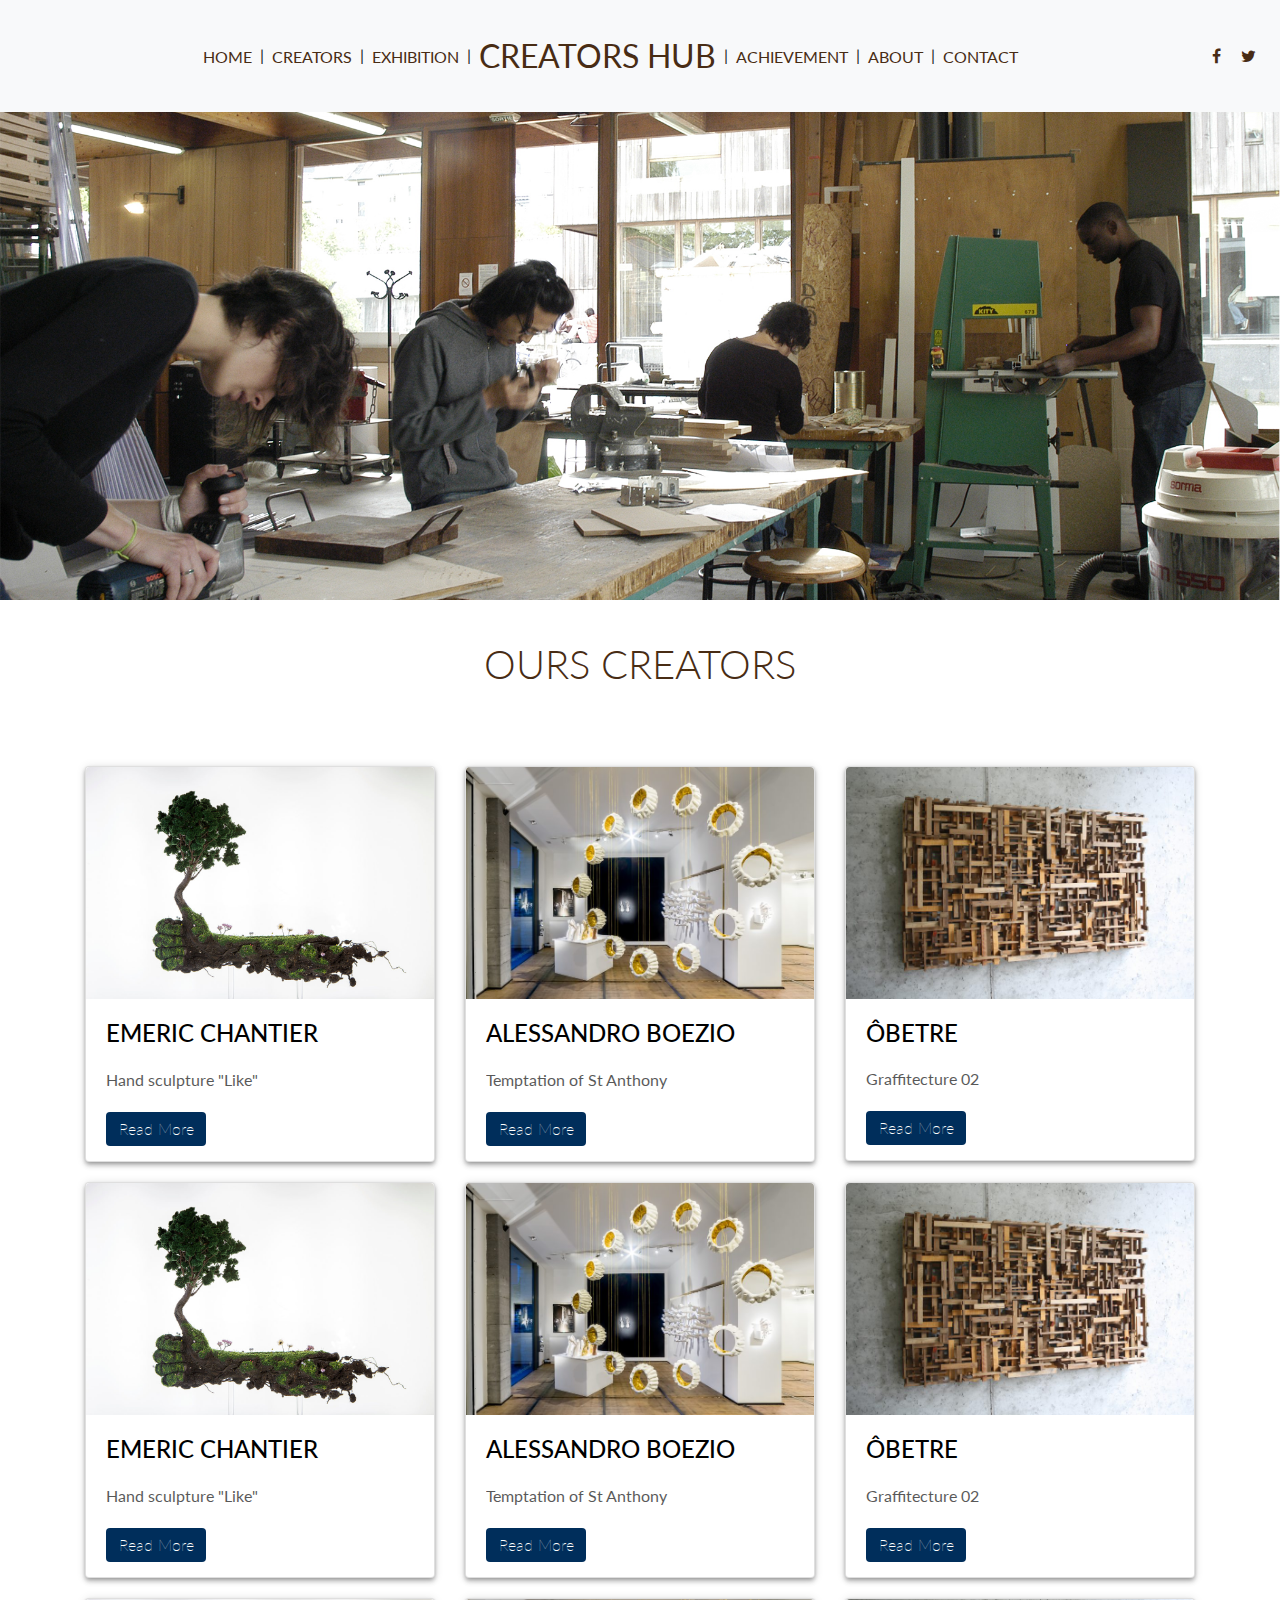
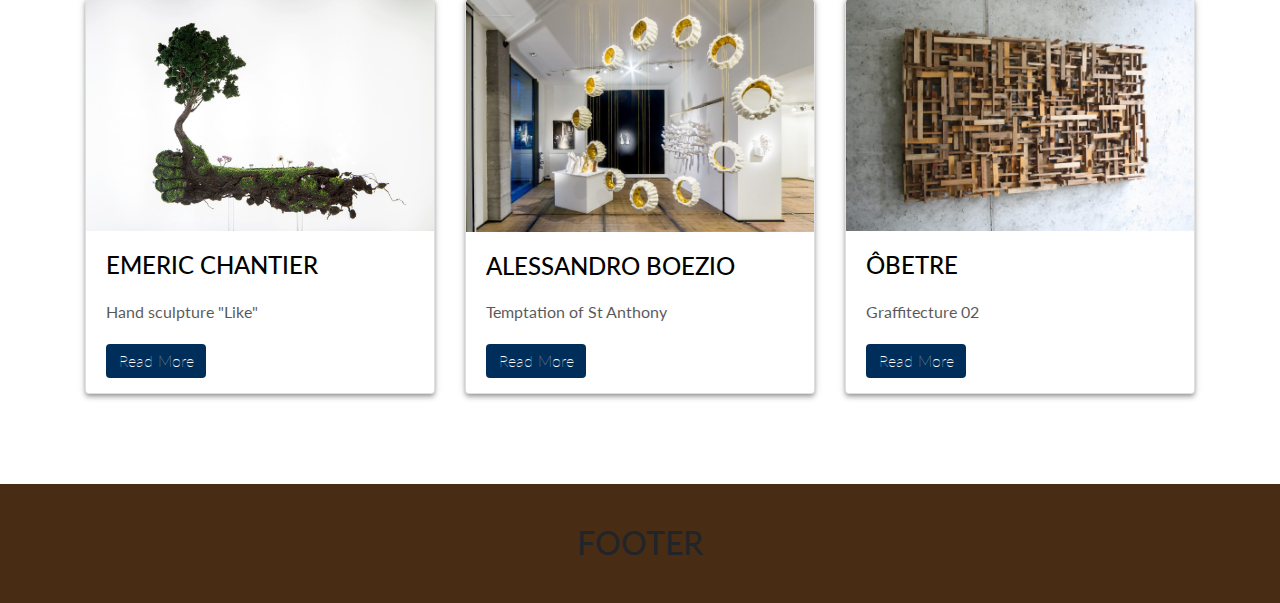
==== creators.html @ 432f9314 "premier push" ====
<!doctype html>
<html lang="en">
  <head>
    <!-- Required meta tags -->
    <meta charset="utf-8">
    <meta name="viewport" content="width=device-width, initial-scale=1, shrink-to-fit=no">

    <!-- Bootstrap CSS -->
    <link rel="stylesheet" href="https://maxcdn.bootstrapcdn.com/bootstrap/4.0.0/css/bootstrap.min.css" integrity="sha384-Gn5384xqQ1aoWXA+058RXPxPg6fy4IWvTNh0E263XmFcJlSAwiGgFAW/dAiS6JXm" crossorigin="anonymous">
    <link rel="stylesheet" href="https://maxcdn.bootstrapcdn.com/font-awesome/4.5.0/css/font-awesome.min.css">
    
    <link href="https://fonts.googleapis.com/css?family=Lato" rel="stylesheet"> 
    <link rel="stylesheet" type="text/css" href="style.css">

    <title>CREATORS HUB</title>
  </head>
  <body>
    
<nav class="navbar navbar-light navbar-expand-md bg-light justify-content-center">
    <button class="navbar-toggler ml-1" type="button" data-toggle="collapse" data-target="#collapsingNavbar2">
        <span class="navbar-toggler-icon"></span>
    </button>
    <div class="navbar-collapse collapse justify-content-between align-items-center w-100" id="collapsingNavbar2">
        <ul class="navbar-nav mx-auto text-center">
            <li class="nav-item nav-menu active">
                <a class="nav-link" href="index.html">HOME</a>
            </li>
            <span>|</span>
            <li class="nav-item nav-menu">
                <a class="nav-link" href="//codeply.com">CREATORS</a>
            </li>
             <span>|</span>
            <li class="nav-item nav-menu">
                <a class="nav-link" href="#">EXHIBITION</a> 
            </li>
             <span>|</span>
             <li class="nav-item" id="logo">
            	 <a class="nav-link" href="/">CREATORS HUB</a> 
            </li>
             <span>|</span>
            <li class="nav-item nav-menu">
                <a class="nav-link" href="#">ACHIEVEMENT</a> 
            </li>
             <span>|</span>
            <li class="nav-item nav-menu">
                <a class="nav-link" href="#">ABOUT</a> 
            </li>
             <span>|</span>
            <li class="nav-item nav-menu">
                <a class="nav-link" href="#">CONTACT</a> 
            </li>
        </ul>
        <ul class="nav navbar-nav flex-row justify-content-center flex-nowrap">
            <li class="nav-item"><a class="nav-link" href=""><i class="fa fa-facebook mr-1"></i></a> </li>
            <li class="nav-item"><a class="nav-link" href=""><i class="fa fa-twitter"></i></a> </li>
        </ul>
    </div>
</nav>

<div class="contenair-fluid">
	<img src="img/creators2.png" class="img-fluid" alt="Responsive image">
</div>

<div class="contenair">
	<h1 class="text-center">OURS CREATORS</h1>
</div>
	<div class="index-content">
    <div class="container">
    	<div class="row">
            <a href="blog-ici.html">
                <div class="col-md-4">
                    <div class="card">
                        <img class="img-fluid" alt="Responsive image" src="img/works.jpg">
                        <h4>EMERIC CHANTIER</h4>
                        <p>Hand sculpture "Like"</p>
                        <a href="blog-ici.html" class="blue-button">Read More</a>
                    </div>
                </div>
            </a>
            <a href="blog-ici.html">
                <div class="col-md-4">
                    <div class="card">
                        <img class="img-fluid" alt="Responsive image" src="img/works2.jpg">
                        <h4>ALESSANDRO BOEZIO</h4>
                        <p>Temptation of St Anthony</p>
                        <a href="blog-ici.html" class="blue-button">Read More</a>
                    </div>
                </div>
            </a>
            <a href="blog-ici.html">
                <div class="col-md-4">
                    <div class="card">
                        <img class="img-fluid" alt="Responsive image" src="img/works3.jpg">
                        <h4>ÔBETRE</h4>
                        <p>Graffitecture 02</p>
                        <a href="blog-ici.html" class="blue-button">Read More</a>
                    </div>
                </div>
            </a>
            <a href="blog-ici.html">
                <div class="col-md-4">
                    <div class="card">
                        <img class="img-fluid" alt="Responsive image" src="img/works.jpg">
                        <h4>EMERIC CHANTIER</h4>
                        <p>Hand sculpture "Like"</p>
                        <a href="blog-ici.html" class="blue-button">Read More</a>
                    </div>
                </div>
            </a>
            <a href="blog-ici.html">
                <div class="col-md-4">
                    <div class="card">
                        <img class="img-fluid" alt="Responsive image" src="img/works2.jpg">
                        <h4>ALESSANDRO BOEZIO</h4>
                        <p>Temptation of St Anthony</p>
                        <a href="blog-ici.html" class="blue-button">Read More</a>
                    </div>
                </div>
            </a>
            <a href="blog-ici.html">
                <div class="col-md-4">
                    <div class="card">
                        <img class="img-fluid" alt="Responsive image" src="img/works3.jpg">
                        <h4>ÔBETRE</h4>
                        <p>Graffitecture 02</p>
                        <a href="blog-ici.html" class="blue-button">Read More</a>
                    </div>
                </div>
            </a>
            <a href="blog-ici.html">
                <div class="col-md-4">
                    <div class="card">
                        <img class="img-fluid" alt="Responsive image" src="img/works.jpg">
                        <h4>EMERIC CHANTIER</h4>
                        <p>Hand sculpture "Like"</p>
                        <a href="blog-ici.html" class="blue-button">Read More</a>
                    </div>
                </div>
            </a>
            <a href="blog-ici.html">
                <div class="col-md-4">
                    <div class="card">
                        <img class="img-fluid" alt="Responsive image" src="img/works2.jpg">
                        <h4>ALESSANDRO BOEZIO</h4>
                        <p>Temptation of St Anthony</p>
                        <a href="blog-ici.html" class="blue-button">Read More</a>
                    </div>
                </div>
            </a>
            <a href="blog-ici.html">
                <div class="col-md-4">
                    <div class="card">
                        <img class="img-fluid" alt="Responsive image" src="img/works3.jpg">
                        <h4>ÔBETRE</h4>
                        <p>Graffitecture 02</p>
                        <a href="blog-ici.html" class="blue-button">Read More</a>
                    </div>
                </div>
            </a>
            </div>
    </div>
</div>









	<footer class="footer">
      <div class="container text-center">
        <h2>FOOTER</h2>
      </div>
    </footer>


    <!-- Optional JavaScript -->
    <!-- jQuery first, then Popper.js, then Bootstrap JS -->
   <script src="https://code.jquery.com/jquery-3.2.1.slim.min.js" integrity="sha384-KJ3o2DKtIkvYIK3UENzmM7KCkRr/rE9/Qpg6aAZGJwFDMVNA/GpGFF93hXpG5KkN" crossorigin="anonymous"></script>
<script src="https://cdnjs.cloudflare.com/ajax/libs/popper.js/1.12.9/umd/popper.min.js" integrity="sha384-ApNbgh9B+Y1QKtv3Rn7W3mgPxhU9K/ScQsAP7hUibX39j7fakFPskvXusvfa0b4Q" crossorigin="anonymous"></script>
<script src="https://maxcdn.bootstrapcdn.com/bootstrap/4.0.0/js/bootstrap.min.js" integrity="sha384-JZR6Spejh4U02d8jOt6vLEHfe/JQGiRRSQQxSfFWpi1MquVdAyjUar5+76PVCmYl" crossorigin="anonymous"></script>
  </body>
</html>
---- style.css ----
@import url('https://fonts.googleapis.com/css?family=Lato:300,400');
	body{
		font-family: 'Lato', sans-serif !important;
	}

	h1{
		font-weight: 300;
		padding-top: 40px;
		color: #482C14;
	}

	.navbar {
        padding-top: 1.5rem;
        padding-bottom: 1.5rem;
    }
	span{
		padding-top: 19px;
	}
	#logo{
		font-size: 2em;
	}
	.nav-menu{
		padding-top: 0.8rem;
	}
	img{

	}


	.index-content a:hover{
    color:black;
    text-decoration:none;
}
.index-content{
    margin-bottom:20px;
    padding:50px 0px;
    
}
.index-content .row{
    margin-top:20px;
}
.index-content a{
    color: black;
}
.index-content .card{
    background-color: #FFFFFF;
    padding:0;
    -webkit-border-radius: 4px;
    -moz-border-radius: 4px;
    border-radius:4px;
    box-shadow: 0 4px 5px 0 rgba(0,0,0,0.14), 0 1px 10px 0 rgba(0,0,0,0.12), 0 2px 4px -1px rgba(0,0,0,0.3);

}
.index-content .card:hover{
    box-shadow: 0 16px 24px 2px rgba(0,0,0,0.14), 0 6px 30px 5px rgba(0,0,0,0.12), 0 8px 10px -5px rgba(0,0,0,0.3);
    color:black;
}
.index-content .card img{
    width:100%;
    border-top-left-radius: 4px;
    border-top-right-radius: 4px;
}
.index-content .card h4{
    margin:20px;
}
.index-content .card p{
    margin:20px;
    opacity: 0.65;
}
.index-content .blue-button{
    width: 100px;
    -webkit-transition: background-color 0.5s , color 0.5s; /* For Safari 3.1 to 6.0 */
    transition: background-color 0.5s , color 0.5s;
    min-height: 20px;
    background-color: #002E5B;
    color: #ffffff;
    border-radius: 4px;
    text-align: center;
    font-weight: lighter;
    margin: 0px 20px 15px 20px;
    padding: 5px 0px;
    display: inline-block;
}
.index-content .blue-button:hover{
    background-color: #dadada;
    color: #002E5B;
}
@media (max-width: 768px) {

    .index-content .col-lg-4 {
        margin-top: 20px;
    }
}

.footer{
	background-color: #482C14;
}
h2{
	padding: 40px;
	margin: 0;
}

.nav-link{
	color: #482C14 !important;
}
.nav-link:hover{
	color: #CCAC95 !important;
}

.card{
    margin-bottom: 20px;
}
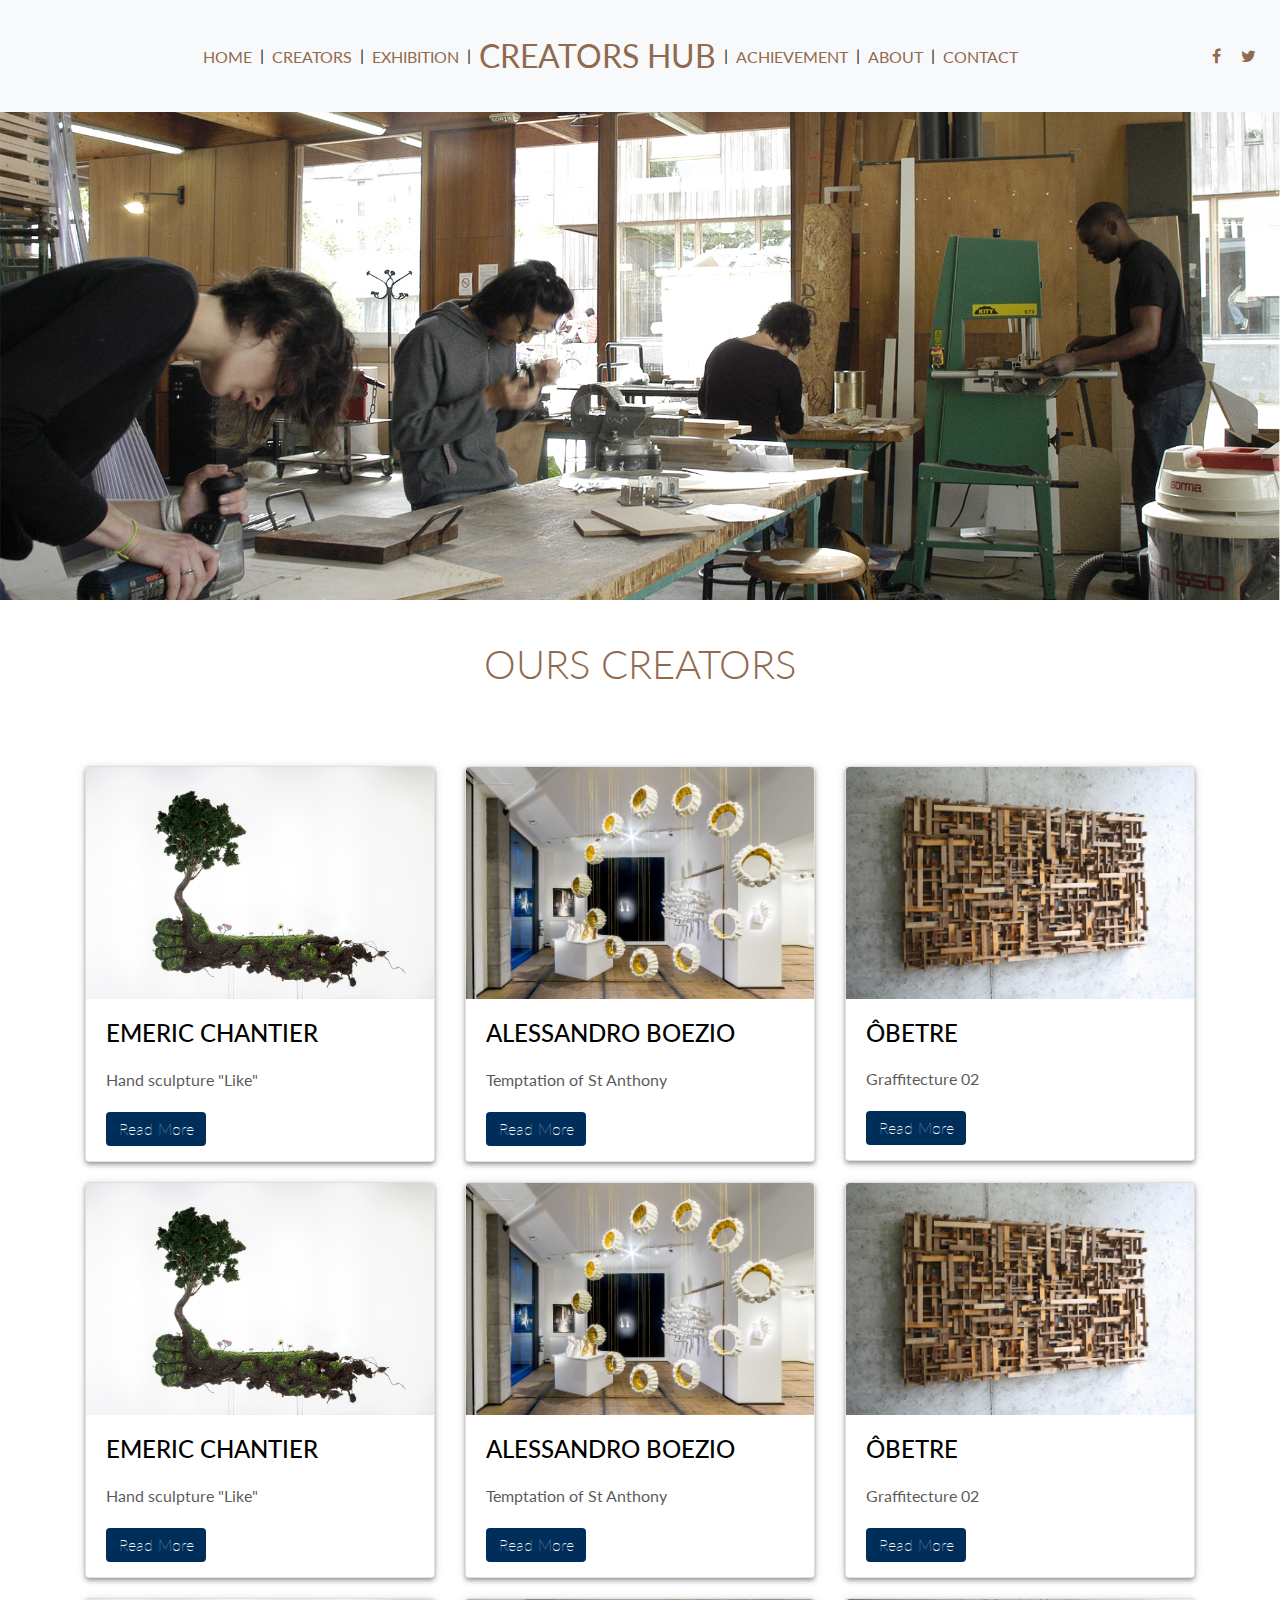
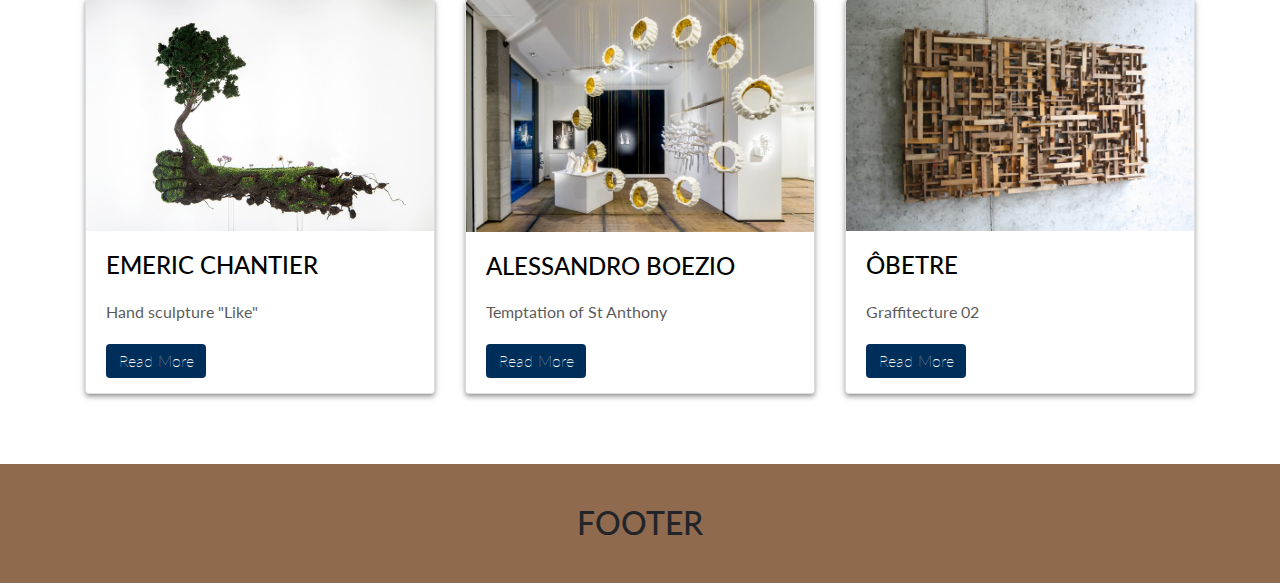
==== commit ee666cae: "premier push" ====
--- a/creators.html
+++ b/creators.html
@@ -27,15 +27,15 @@
             </li>
             <span>|</span>
             <li class="nav-item nav-menu">
-                <a class="nav-link" href="//codeply.com">CREATORS</a>
+                <a class="nav-link" href="creators.html">CREATORS</a>
             </li>
              <span>|</span>
             <li class="nav-item nav-menu">
-                <a class="nav-link" href="#">EXHIBITION</a> 
+                <a class="nav-link" href="exibition.html">EXHIBITION</a> 
             </li>
              <span>|</span>
              <li class="nav-item" id="logo">
-            	 <a class="nav-link" href="/">CREATORS HUB</a> 
+            	 <a class="nav-link" href="index.html">CREATORS HUB</a> 
             </li>
              <span>|</span>
             <li class="nav-item nav-menu">
--- a/style.css
+++ b/style.css
@@ -6,7 +6,7 @@
 	h1{
 		font-weight: 300;
 		padding-top: 40px;
-		color: #482C14;
+		color: #906A4E;
 	}
 
 	.navbar {
@@ -32,7 +32,7 @@
     text-decoration:none;
 }
 .index-content{
-    margin-bottom:20px;
+   
     padding:50px 0px;
     
 }
@@ -93,7 +93,7 @@
 }
 
 .footer{
-	background-color: #482C14;
+	background-color:#906A4E;
 }
 h2{
 	padding: 40px;
@@ -101,7 +101,7 @@
 }
 
 .nav-link{
-	color: #482C14 !important;
+	color: #906A4E !important;
 }
 .nav-link:hover{
 	color: #CCAC95 !important;
@@ -109,4 +109,8 @@
 
 .card{
     margin-bottom: 20px;
+}
+
+.seconde {
+    background-color: #F1F1F1;
 }